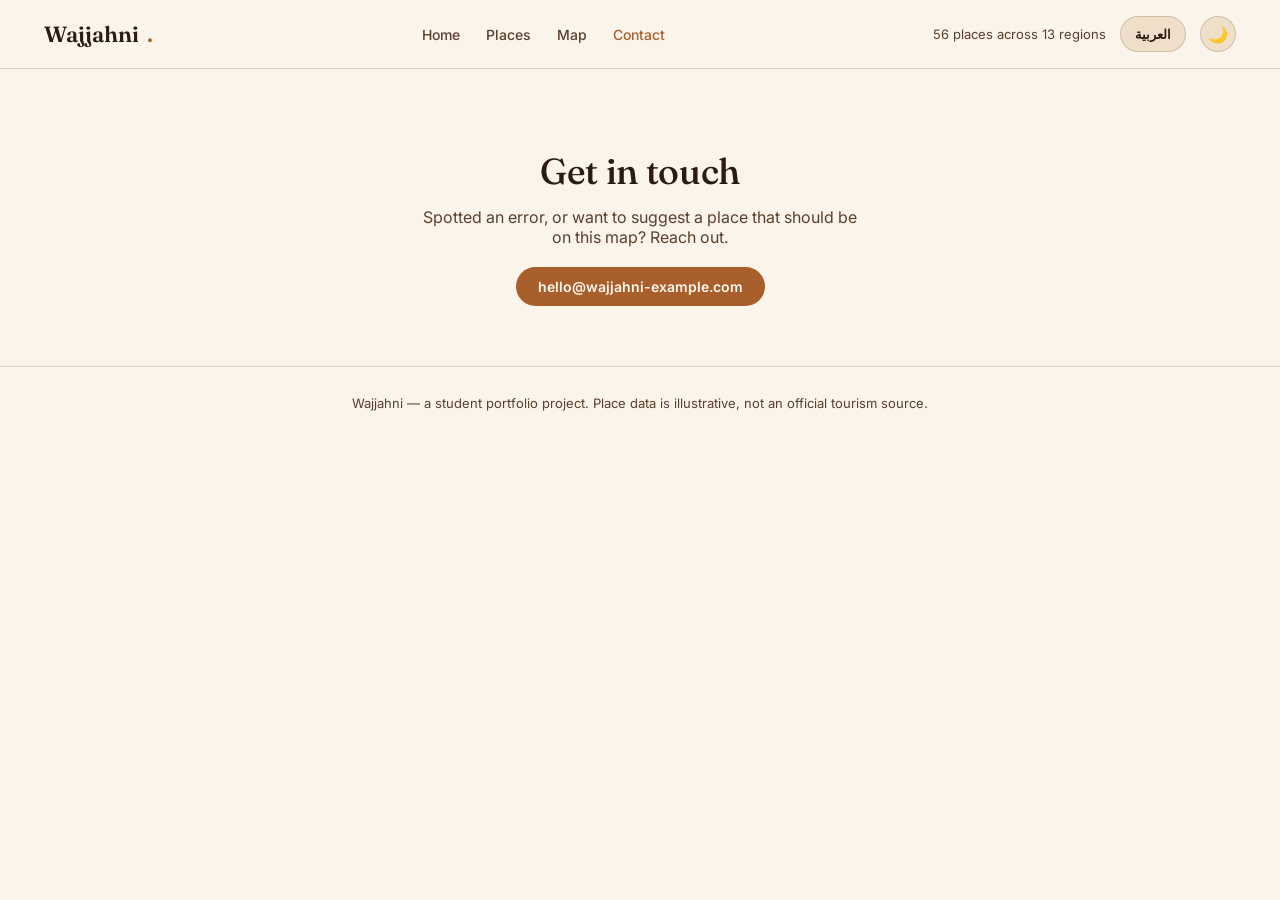
==== contact.html @ 54db0d28 "First version of Wajjahni" ====
<!DOCTYPE html>
<html lang="en">
<head>
<meta charset="UTF-8">
<meta name="viewport" content="width=device-width, initial-scale=1, viewport-fit=cover">
<title>Contact — Wajjahni</title>
<link rel="preconnect" href="https://fonts.googleapis.com">
<link rel="preconnect" href="https://fonts.gstatic.com" crossorigin>
<link href="https://fonts.googleapis.com/css2?family=Fraunces:opsz,wght@9..144,400;9..144,500;9..144,600&family=Inter:wght@400;500;600;700&display=swap" rel="stylesheet">
<link rel="stylesheet" href="styles.css">
</head>
<body>

<header>
  <div class="nav">
    <div class="logo">Wajjahni<span>.</span></div>
    <nav class="nav-links" id="navLinks">
      <a href="index.html" data-i18n="nav.home">Home</a>
      <a href="places.html" data-i18n="nav.places">Places</a>
      <a href="map.html" data-i18n="nav.map">Map</a>
      <a href="contact.html" data-i18n="nav.contact">Contact</a>
    </nav>
    <div class="nav-right">
      <div class="nav-meta">56 places across 13 regions</div>
      <button id="langToggle" class="lang-toggle">العربية</button>
      <button id="themeToggle" class="theme-toggle" aria-label="Toggle light/dark mode">🌙</button>
      <button id="navToggle" class="nav-toggle" aria-label="Open menu">☰</button>
    </div>
  </div>
</header>

<section class="contact">
  <h2 class="display" data-i18n="contact.title">Get in touch</h2>
  <p class="lede" data-i18n="contact.lede">Spotted an error, or want to suggest a place that should be on this map? Reach out.</p>
  <a class="contact-link" href="mailto:hello@wajjahni-example.com">hello@wajjahni-example.com</a>
</section>

<footer data-i18n="footer.text">Wajjahni — a student portfolio project. Place data is illustrative, not an official tourism source.</footer>

<script src="data.js"></script>
<script src="app.js"></script>
</body>
</html>
---- styles.css ----
:root {
    box-sizing: border-box;
    padding-top: env(safe-area-inset-top, 0px);
    padding-bottom: env(safe-area-inset-bottom, 0px);

    --sand-50:  #FBF4EA;
    --sand-100: #EFDFC9;
    --ink-900:  #2B1B12;
    --ink-700:  #5A3F2C;
    --rust-600: #A85F2B;
    --rust-700: #874A1F;
    --teal-600: #7A5230;
    --gold-500: #C08A3E;
    --line: rgba(43,27,18,0.16);

    --bg: var(--sand-50);
    --bg-raised: #FFFDF9;
    --text: var(--ink-900);
    --text-muted: var(--ink-700);
    --accent: var(--rust-600);
    --accent-strong: var(--rust-700);
    --accent-2: var(--teal-600);
    --chip-bg: var(--sand-100);
    --border: var(--line);
    --shadow: 0 1px 2px rgba(43,27,18,0.08), 0 8px 24px rgba(43,27,18,0.10);
    --header-bg: rgba(251,244,234,0.88);
  }

  @media (prefers-color-scheme: dark) {
    :root:not([data-theme="light"]) {
      --bg: #1B120C;
      --bg-raised: #241811;
      --text: #F2E4D3;
      --text-muted: #C9A67F;
      --accent: #D98A4A;
      --accent-strong: #EFA564;
      --accent-2: #A97A46;
      --chip-bg: #2C1D14;
      --border: rgba(242,228,211,0.14);
      --shadow: 0 1px 2px rgba(0,0,0,0.35), 0 12px 32px rgba(0,0,0,0.5);
      --header-bg: rgba(27,18,12,0.85);
    }
  }
  :root[data-theme="dark"] {
    --bg: #1B120C;
    --bg-raised: #241811;
    --text: #F2E4D3;
    --text-muted: #C9A67F;
    --accent: #D98A4A;
    --accent-strong: #EFA564;
    --accent-2: #A97A46;
    --chip-bg: #2C1D14;
    --border: rgba(242,228,211,0.14);
    --shadow: 0 1px 2px rgba(0,0,0,0.35), 0 12px 32px rgba(0,0,0,0.5);
    --header-bg: rgba(27,18,12,0.85);
  }

  * { box-sizing: border-box; }
  html { scroll-padding-top: env(safe-area-inset-top, 0px); scroll-behavior: smooth; }
  body {
    margin: 0;
    background: var(--bg);
    color: var(--text);
    font-family: 'Inter', -apple-system, BlinkMacSystemFont, sans-serif;
    -webkit-font-smoothing: antialiased;
  }
  h1, h2, h3, .display {
    font-family: 'Fraunces', Georgia, serif;
    font-weight: 500;
    letter-spacing: -0.01em;
    margin: 0;
  }
  a { color: inherit; }
  img { max-width: 100%; display: block; }

  /* ---------- Header ---------- */
  header {
    position: sticky;
    top: 0;
    z-index: 50;
    padding-top: env(safe-area-inset-top, 0px);
    background: var(--header-bg);
    backdrop-filter: blur(10px);
    border-bottom: 1px solid var(--border);
  }
  .nav {
    max-width: 1240px;
    margin: 0 auto;
    padding: 16px 24px;
    display: flex;
    align-items: center;
    justify-content: space-between;
    gap: 16px;
  }
  .logo {
    display: flex;
    align-items: baseline;
    gap: 8px;
    font-family: 'Fraunces', serif;
    font-size: 22px;
    font-weight: 600;
  }
  .logo span { color: var(--accent); }

  .nav-links {
    display: flex;
    gap: 26px;
  }
  .nav-links a {
    font-size: 14px;
    font-weight: 500;
    text-decoration: none;
    color: var(--text-muted);
    transition: color 0.15s ease;
  }
  .nav-links a:hover { color: var(--accent); }
  .nav-links a.current { color: var(--accent); }

  .nav-toggle {
    display: none;
    width: 36px;
    height: 36px;
    border-radius: 8px;
    border: 1px solid var(--border);
    background: var(--chip-bg);
    font-size: 16px;
    cursor: pointer;
  }
  @media (max-width: 760px) {
    .nav-links {
      position: absolute;
      top: 100%;
      left: 0;
      right: 0;
      flex-direction: column;
      gap: 0;
      background: var(--bg-raised);
      border-bottom: 1px solid var(--border);
      max-height: 0;
      overflow: hidden;
      transition: max-height 0.2s ease;
    }
    .nav-links.open { max-height: 240px; }
    .nav-links a { padding: 14px 24px; border-top: 1px solid var(--border); }
    .nav-toggle { display: block; }
  }
  .nav-meta {
    font-size: 13px;
    color: var(--text-muted);
  }
  .nav-right {
    display: flex;
    align-items: center;
    gap: 14px;
  }
  .theme-toggle {
    width: 36px;
    height: 36px;
    border-radius: 50%;
    border: 1px solid var(--border);
    background: var(--chip-bg);
    cursor: pointer;
    font-size: 16px;
    display: flex;
    align-items: center;
    justify-content: center;
    transition: border-color 0.15s ease;
  }
  .theme-toggle:hover { border-color: var(--accent); }

  .lang-toggle {
    height: 36px;
    padding: 0 14px;
    border-radius: 999px;
    border: 1px solid var(--border);
    background: var(--chip-bg);
    color: var(--text);
    cursor: pointer;
    font-size: 13px;
    font-weight: 600;
    transition: border-color 0.15s ease;
  }
  .lang-toggle:hover { border-color: var(--accent); }

  /* ---------- RTL support ---------- */
  html[dir="rtl"] body { font-family: 'Tahoma', 'Segoe UI', 'Inter', sans-serif; }
  html[dir="rtl"] .nav-links { flex-direction: row-reverse; }
  html[dir="rtl"] .nav-right { flex-direction: row-reverse; }
  html[dir="rtl"] .nav { flex-direction: row-reverse; }
  html[dir="rtl"] .search-row { flex-direction: row-reverse; }
  html[dir="rtl"] .place-card, html[dir="rtl"] .place-tile .pt-body { text-align: right; }
  html[dir="rtl"] .pc-top { flex-direction: row-reverse; }
  html[dir="rtl"] .type-dot { margin-right: 0; margin-left: 6px; }
  html[dir="rtl"] .stat-row { flex-direction: row-reverse; }
  html[dir="rtl"] .hero-cta { flex-direction: row-reverse; }
  html[dir="rtl"] .card-actions { flex-direction: row-reverse; }
  html[dir="rtl"] .workspace { direction: rtl; }
  html[dir="rtl"] .list-panel-head { flex-direction: row-reverse; }

  /* ---------- Hero ---------- */
  .hero {
    max-width: 1240px;
    margin: 0 auto;
    padding: 56px 24px 28px;
  }
  .hero h1 {
    font-size: clamp(34px, 5.4vw, 58px);
    line-height: 1.04;
    max-width: 15ch;
  }
  .hero p.lede {
    margin-top: 16px;
    max-width: 56ch;
    font-size: 18px;
    line-height: 1.55;
    color: var(--text-muted);
  }
  .stat-row {
    display: flex;
    gap: 28px;
    margin-top: 28px;
    flex-wrap: wrap;
  }
  .stat b {
    display: block;
    font-family: 'Fraunces', serif;
    font-size: 28px;
    font-weight: 500;
  }
  .stat span {
    font-size: 13px;
    color: var(--text-muted);
  }

  /* ---------- Home page: CTA + highlights ---------- */
  .hero-cta {
    display: flex;
    gap: 12px;
    margin-top: 32px;
    flex-wrap: wrap;
  }
  .btn-primary, .btn-secondary {
    padding: 13px 24px;
    border-radius: 999px;
    font-size: 14.5px;
    font-weight: 600;
    text-decoration: none;
    display: inline-block;
  }
  .btn-primary {
    background: var(--accent);
    color: #FFF8EF;
  }
  .btn-secondary {
    background: var(--chip-bg);
    color: var(--text);
    border: 1px solid var(--border);
  }
  .home-highlights {
    max-width: 1240px;
    margin: 24px auto 60px;
    padding: 0 24px;
  }
  .home-highlights h2 {
    font-size: clamp(24px, 3.6vw, 32px);
    margin-bottom: 20px;
  }
  .highlight-grid {
    display: grid;
    grid-template-columns: repeat(4, 1fr);
    gap: 16px;
  }
  @media (max-width: 860px) {
    .highlight-grid { grid-template-columns: 1fr 1fr; }
  }
  @media (max-width: 520px) {
    .highlight-grid { grid-template-columns: 1fr; }
  }
  .highlight-card {
    background: var(--bg-raised);
    border: 1px solid var(--border);
    border-radius: 14px;
    padding: 20px;
    box-shadow: var(--shadow);
  }
  .hc-icon {
    width: 44px; height: 44px;
    border-radius: 12px;
    display: flex; align-items: center; justify-content: center;
    font-size: 20px;
    margin-bottom: 12px;
  }
  .highlight-card h3 {
    font-family: 'Fraunces', serif;
    font-size: 16.5px;
    font-weight: 500;
    margin: 0 0 6px;
  }
  .highlight-card p {
    font-size: 13.5px;
    color: var(--text-muted);
    line-height: 1.5;
    margin: 0;
  }

  /* ---------- Places/Map page head ---------- */
  .page-head {
    max-width: 1240px;
    margin: 0 auto;
    padding: 40px 24px 8px;
  }
  .page-head h1 { font-size: clamp(28px, 4.4vw, 42px); }
  .page-head .lede { margin-top: 10px; color: var(--text-muted); font-size: 16px; }

  /* ---------- Places grid page ---------- */
  .places-grid {
    max-width: 1240px;
    margin: 24px auto 64px;
    padding: 0 24px;
    display: grid;
    grid-template-columns: repeat(3, 1fr);
    gap: 18px;
  }
  @media (max-width: 960px) {
    .places-grid { grid-template-columns: 1fr 1fr; }
  }
  @media (max-width: 620px) {
    .places-grid { grid-template-columns: 1fr; }
  }
  .place-tile {
    background: var(--bg-raised);
    border: 1px solid var(--border);
    border-radius: 14px;
    overflow: hidden;
    box-shadow: var(--shadow);
  }
  .pt-thumb {
    width: 100%;
    height: 150px;
    object-fit: cover;
    background: var(--chip-bg);
  }
  .pt-body {
    padding: 14px 16px 16px;
    display: flex;
    flex-direction: column;
    gap: 6px;
  }
  .pt-desc {
    font-size: 13px;
    color: var(--text-muted);
    line-height: 1.5;
    margin: 4px 0 6px;
  }

  /* ---------- Controls ---------- */
  .controls {
    max-width: 1240px;
    margin: 20px auto 0;
    padding: 0 24px;
    display: flex;
    flex-direction: column;
    gap: 14px;
  }
  .search-box {
    display: flex;
    align-items: center;
    gap: 10px;
    background: var(--bg-raised);
    border: 1px solid var(--border);
    border-radius: 12px;
    padding: 12px 16px;
    max-width: 420px;
    box-shadow: var(--shadow);
  }
  .search-box input {
    border: none;
    background: transparent;
    outline: none;
    color: var(--text);
    font-family: 'Inter', sans-serif;
    font-size: 15px;
    width: 100%;
  }
  .search-box input::placeholder { color: var(--text-muted); }

  .search-row {
    display: flex;
    align-items: center;
    gap: 12px;
    flex-wrap: wrap;
  }
  .locate-btn {
    border: 1px solid var(--border);
    background: var(--bg-raised);
    color: var(--text);
    padding: 12px 18px;
    border-radius: 12px;
    font-size: 14px;
    font-weight: 500;
    cursor: pointer;
    box-shadow: var(--shadow);
    transition: border-color 0.15s ease;
  }
  .locate-btn:hover { border-color: var(--accent); }
  .locate-btn.active {
    background: var(--accent);
    border-color: var(--accent);
    color: #FFF8EF;
  }
  .locate-status {
    font-size: 13px;
    color: var(--text-muted);
    min-height: 18px;
  }
  .pc-distance {
    color: var(--accent-strong);
    font-weight: 600;
  }
  .search-box svg { flex: none; opacity: 0.6; }

  .chip-row {
    display: flex;
    flex-wrap: wrap;
    gap: 8px;
  }
  .chip-row.regions { max-height: 74px; overflow-y: auto; padding-bottom: 2px; }
  .chip {
    border: 1px solid var(--border);
    background: var(--chip-bg);
    color: var(--text);
    padding: 7px 14px;
    border-radius: 999px;
    font-size: 13px;
    font-weight: 500;
    cursor: pointer;
    white-space: nowrap;
    transition: background 0.15s ease, color 0.15s ease, border-color 0.15s ease;
  }
  .chip:hover { border-color: var(--accent); }
  .chip.active {
    background: var(--accent);
    border-color: var(--accent);
    color: #FFF8EF;
  }

  /* ---------- Layout: map + list ---------- */
  .workspace {
    max-width: 1240px;
    margin: 24px auto 64px;
    padding: 0 24px;
    display: grid;
    grid-template-columns: 380px 1fr;
    gap: 20px;
    align-items: start;
  }
  @media (max-width: 860px) {
    .workspace { grid-template-columns: 1fr; }
    #leafletMap { height: 380px !important; }
  }

  .list-panel {
    background: var(--bg-raised);
    border: 1px solid var(--border);
    border-radius: 16px;
    box-shadow: var(--shadow);
    overflow: hidden;
    display: flex;
    flex-direction: column;
    max-height: 620px;
  }
  .list-panel-head {
    padding: 14px 18px;
    border-bottom: 1px solid var(--border);
    font-size: 13px;
    color: var(--text-muted);
    display: flex;
    justify-content: space-between;
  }
  .list-scroll {
    overflow-y: auto;
    padding: 6px;
  }
  .place-card {
    display: flex;
    flex-direction: row;
    gap: 10px;
    padding: 10px;
    border-radius: 12px;
    cursor: pointer;
    border: 1px solid transparent;
  }
  .pc-thumb {
    width: 68px;
    height: 68px;
    border-radius: 8px;
    object-fit: cover;
    flex: none;
    background: var(--chip-bg);
  }
  .pc-body {
    display: flex;
    flex-direction: column;
    gap: 4px;
    flex: 1;
    min-width: 0;
  }
  .peak-btn {
    align-self: flex-start;
    margin-top: 2px;
    border: 1px solid var(--border);
    background: var(--bg-raised);
    color: var(--accent-strong);
    font-size: 11.5px;
    font-weight: 600;
    padding: 4px 10px;
    border-radius: 999px;
    cursor: pointer;
  }
  .peak-btn:hover { border-color: var(--accent); }

  .card-actions {
    display: flex;
    gap: 6px;
    flex-wrap: wrap;
  }
  .gmaps-btn {
    align-self: flex-start;
    margin-top: 2px;
    border: 1px solid var(--accent);
    background: transparent;
    color: var(--accent-strong);
    font-size: 11.5px;
    font-weight: 600;
    padding: 4px 10px;
    border-radius: 999px;
    cursor: pointer;
    text-decoration: none;
    display: inline-block;
  }
  .gmaps-btn:hover { background: var(--chip-bg); }

  .gmaps-link {
    display: inline-block;
    margin-top: 8px;
    font-size: 12.5px;
    font-weight: 600;
    color: var(--accent-strong);
    text-decoration: none;
    border: 1px solid var(--accent);
    padding: 4px 10px;
    border-radius: 999px;
  }
  .place-card:hover { background: var(--chip-bg); }
  .place-card.active {
    background: var(--chip-bg);
    border-color: var(--accent);
  }
  .place-card .pc-top {
    display: flex;
    justify-content: space-between;
    align-items: baseline;
    gap: 8px;
  }
  .place-card .pc-name {
    font-weight: 600;
    font-size: 14.5px;
  }
  .place-card .pc-rating {
    font-size: 12.5px;
    color: var(--accent-strong);
    white-space: nowrap;
  }
  .place-card .pc-meta {
    font-size: 12.5px;
    color: var(--text-muted);
  }
  .type-dot {
    display: inline-block;
    width: 8px; height: 8px;
    border-radius: 50%;
    margin-right: 6px;
    position: relative;
    top: -1px;
  }

  #leafletMap {
    height: 620px;
    border-radius: 16px;
    border: 1px solid var(--border);
    box-shadow: var(--shadow);
  }
  .map-col {
    display: flex;
    flex-direction: column;
    gap: 10px;
  }
  .route-info {
    display: none;
    align-items: center;
    gap: 8px;
    flex-wrap: wrap;
    background: var(--bg-raised);
    border: 1px solid var(--border);
    border-radius: 12px;
    padding: 12px 16px;
    box-shadow: var(--shadow);
    font-size: 14px;
  }
  .route-info.show { display: flex; }
  .route-hint { color: var(--text-muted); font-size: 13.5px; }
  .route-place { font-weight: 600; }
  .route-km { color: var(--accent-strong); font-weight: 700; }
  .route-dot { color: var(--text-muted); }
  .route-time { color: var(--text-muted); }
  .route-clear {
    margin-left: auto;
    border: none;
    background: var(--chip-bg);
    width: 24px; height: 24px;
    border-radius: 50%;
    cursor: pointer;
    color: var(--text-muted);
    font-size: 12px;
  }
  /* Hide Leaflet Routing Machine's default itinerary panel — we show our own summary instead */
  .leaflet-routing-container { display: none !important; }

  .leaflet-popup-content-wrapper {
    background: var(--bg-raised);
    color: var(--text);
    border-radius: 12px;
  }
  .leaflet-popup-tip { background: var(--bg-raised); }
  .popup-img {
    width: 100%;
    height: 110px;
    object-fit: cover;
    border-radius: 8px;
    margin-bottom: 8px;
  }
  .popup-title { font-family: 'Fraunces', serif; font-size: 16px; margin: 0 0 4px; }
  .popup-meta { font-size: 12.5px; color: var(--text-muted); margin-bottom: 6px; }
  .popup-desc { font-size: 13px; line-height: 1.45; }

  .contact {
    max-width: 640px;
    margin: 80px auto 60px;
    padding: 0 24px;
    text-align: center;
  }
  .contact h2 { font-size: clamp(26px, 4vw, 36px); }
  .contact .lede { margin: 14px auto 0; color: var(--text-muted); max-width: 44ch; }
  .contact-link {
    display: inline-block;
    margin-top: 20px;
    padding: 11px 22px;
    border-radius: 999px;
    background: var(--accent);
    color: #FFF8EF;
    text-decoration: none;
    font-weight: 600;
    font-size: 14px;
  }

  /* ---------- Peak hours modal ---------- */
  .peak-modal {
    display: none;
    position: fixed;
    inset: 0;
    background: rgba(20,12,6,0.55);
    z-index: 100;
    padding: 20px;
    align-items: center;
    justify-content: center;
  }
  .peak-modal.open { display: flex; }
  .peak-modal-box {
    background: var(--bg-raised);
    border: 1px solid var(--border);
    border-radius: 18px;
    padding: 26px 24px 20px;
    max-width: 460px;
    width: 100%;
    box-shadow: var(--shadow);
    position: relative;
  }
  .peak-close {
    position: absolute;
    top: 14px; right: 14px;
    width: 30px; height: 30px;
    border-radius: 50%;
    border: 1px solid var(--border);
    background: var(--chip-bg);
    cursor: pointer;
    font-size: 13px;
  }
  .peak-title { font-family: 'Fraunces', serif; font-size: 20px; margin: 0 0 4px; padding-right: 30px; }
  .peak-sub { font-size: 12.5px; color: var(--text-muted); margin: 0 0 20px; }
  .peak-chart {
    display: flex;
    align-items: flex-end;
    gap: 3px;
    height: 130px;
    border-bottom: 1px solid var(--border);
    padding-bottom: 4px;
  }
  .peak-bar-col {
    flex: 1;
    display: flex;
    flex-direction: column;
    justify-content: flex-end;
    align-items: center;
    height: 100%;
    position: relative;
  }
  .peak-bar {
    width: 100%;
    max-width: 10px;
    margin: 0 auto;
    background: var(--chip-bg);
    border-radius: 3px 3px 0 0;
    min-height: 3px;
    transition: height 0.3s ease;
  }
  .peak-bar.now { background: var(--accent); }
  .peak-hlabel {
    position: absolute;
    bottom: -18px;
    font-size: 10px;
    color: var(--text-muted);
  }
  .peak-verdict {
    margin: 22px 0 0;
    font-size: 13.5px;
    font-weight: 600;
    color: var(--accent-strong);
    text-align: center;
  }

  footer {
    border-top: 1px solid var(--border);
    padding: 28px 24px 40px;
    text-align: center;
    font-size: 13px;
    color: var(--text-muted);
  }

  .empty-state {
    padding: 40px 20px;
    text-align: center;
    color: var(--text-muted);
    font-size: 14px;
  }
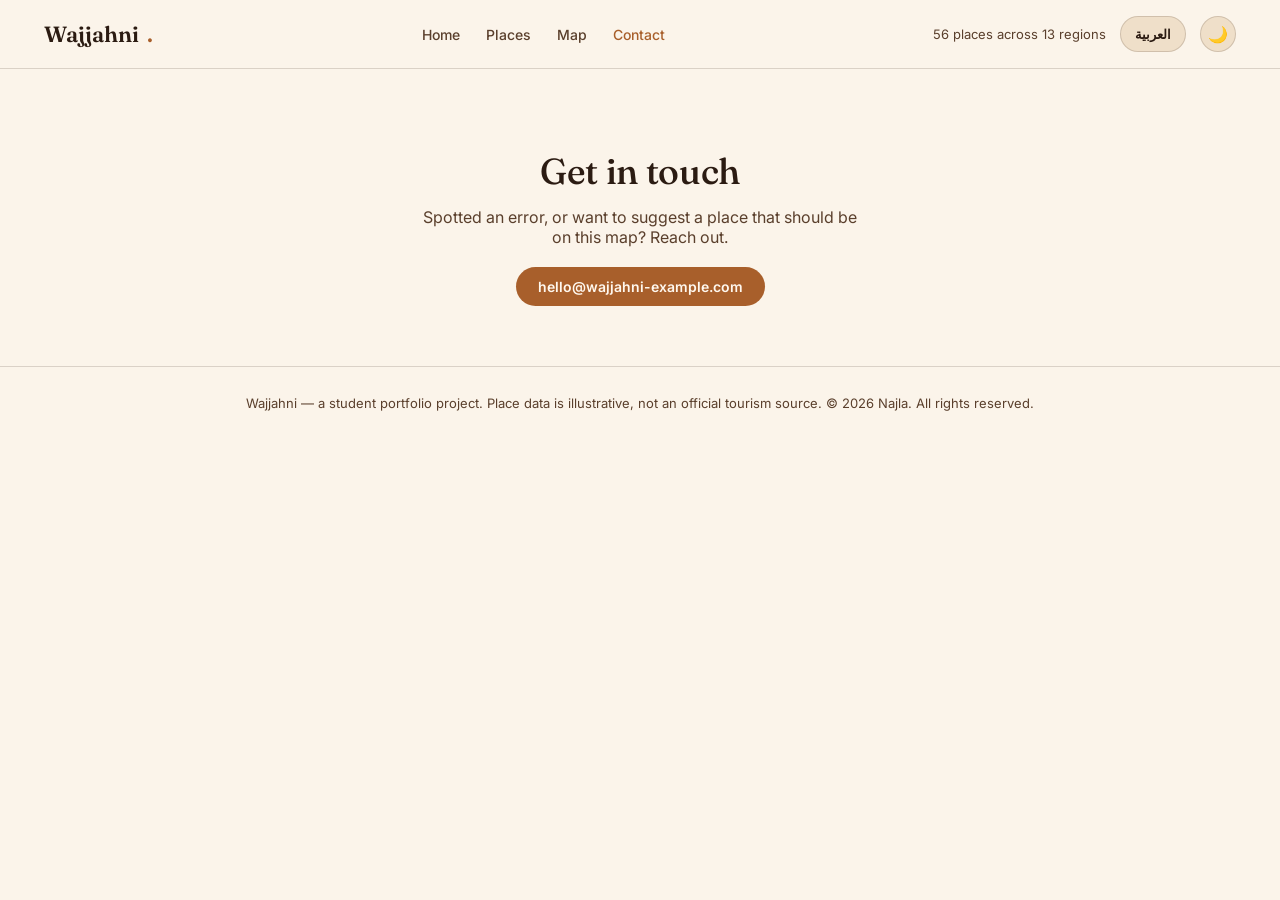
==== commit 21ab46a1: "Add copyright notice" ====
--- a/contact.html
+++ b/contact.html
@@ -35,7 +35,7 @@
   <a class="contact-link" href="mailto:hello@wajjahni-example.com">hello@wajjahni-example.com</a>
 </section>
 
-<footer data-i18n="footer.text">Wajjahni — a student portfolio project. Place data is illustrative, not an official tourism source.</footer>
+<footer data-i18n="footer.text">Wajjahni — a student portfolio project. Place data is illustrative, not an official tourism source. © 2026 Najla. All rights reserved.</footer>
 
 <script src="data.js"></script>
 <script src="app.js"></script>
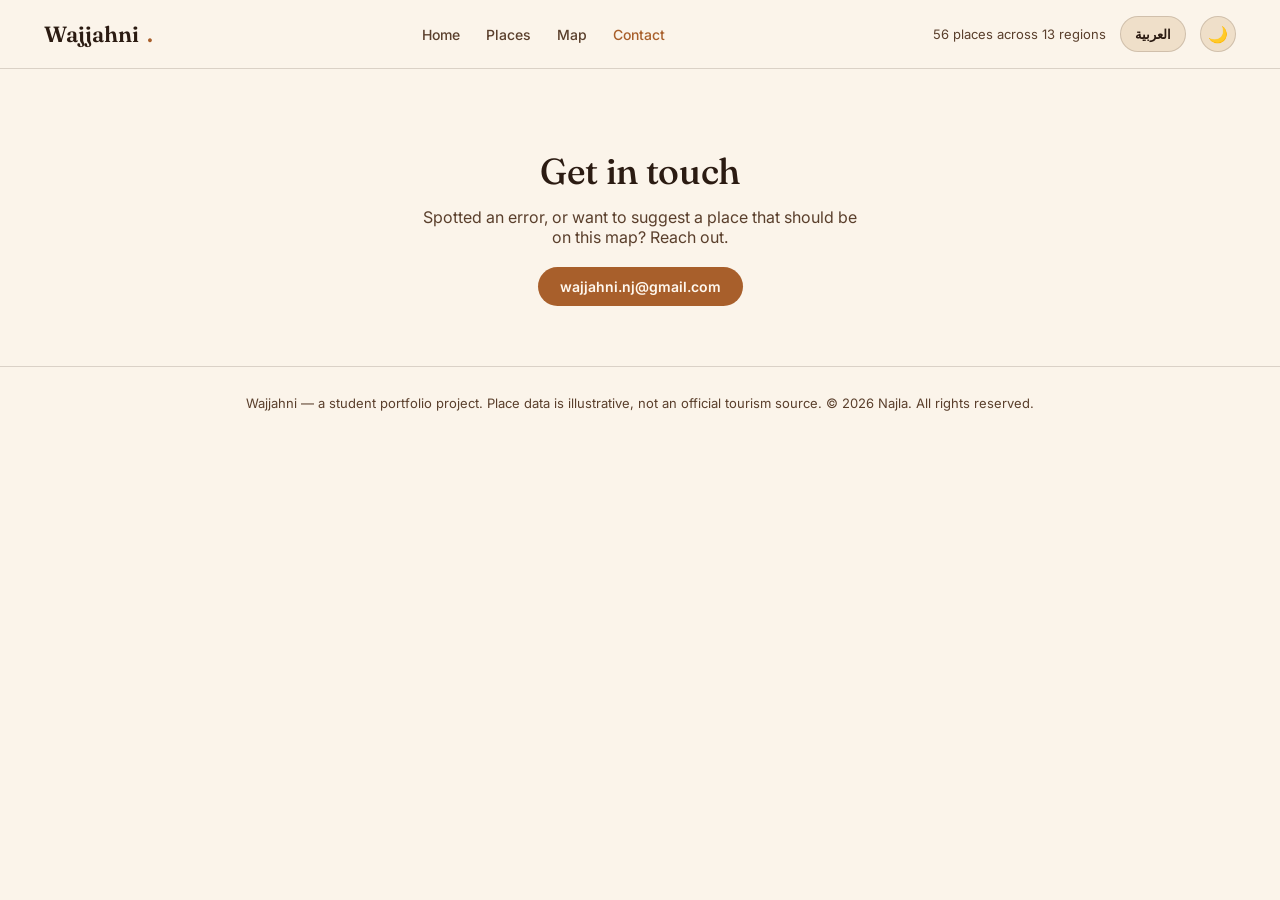
==== commit a8cc0f58: "Add real contact email" ====
--- a/contact.html
+++ b/contact.html
@@ -32,7 +32,7 @@
 <section class="contact">
   <h2 class="display" data-i18n="contact.title">Get in touch</h2>
   <p class="lede" data-i18n="contact.lede">Spotted an error, or want to suggest a place that should be on this map? Reach out.</p>
-  <a class="contact-link" href="mailto:hello@wajjahni-example.com">hello@wajjahni-example.com</a>
+  <a class="contact-link" href="mailto:wajjahni.nj@gmail.com">wajjahni.nj@gmail.com</a>
 </section>
 
 <footer data-i18n="footer.text">Wajjahni — a student portfolio project. Place data is illustrative, not an official tourism source. © 2026 Najla. All rights reserved.</footer>
--- a/styles.css
+++ b/styles.css
@@ -154,6 +154,12 @@
     align-items: center;
     gap: 14px;
   }
+  /* Small phones: hide the place count and tighten the header so nothing gets cut off */
+  @media (max-width: 480px) {
+    .nav { padding: 14px 16px; gap: 10px; }
+    .nav-meta { display: none; }
+    .nav-right { gap: 8px; }
+  }
   .theme-toggle {
     width: 36px;
     height: 36px;
@@ -753,3 +759,66 @@
     color: var(--text-muted);
     font-size: 14px;
   }
+
+/* ---- Photo placeholders and credits ---- */
+.img-placeholder {
+  display: grid;
+  place-items: center;
+  align-content: center;
+  gap: 4px;
+  background: linear-gradient(135deg, color-mix(in srgb, var(--tc) 32%, var(--bg-raised)), color-mix(in srgb, var(--tc) 10%, var(--bg-raised)));
+  color: var(--text-muted);
+  text-align: center;
+}
+.img-placeholder span { font-size: 34px; line-height: 1; }
+.img-placeholder small { font-size: 12px; }
+.pc-thumb.img-placeholder span { font-size: 24px; }
+.pc-thumb.img-placeholder small { display: none; }
+.popup-img.img-placeholder { height: 110px; }
+.photo-credit {
+  display: block;
+  margin-top: 8px;
+  font-size: 11px;
+  color: var(--text-muted);
+  text-decoration: none;
+  overflow: hidden;
+  text-overflow: ellipsis;
+  white-space: nowrap;
+}
+.photo-credit:hover { color: var(--accent); text-decoration: underline; }
+
+/* ---- Home hero photo (used with the photographer's permission) ---- */
+.hero.photo-hero {
+  max-width: none;
+  position: relative;
+  isolation: isolate;
+  overflow: hidden;
+  padding: 120px max(24px, calc((100vw - 1240px) / 2 + 24px)) 72px;
+  color: #fff;
+  min-height: 520px;
+}
+.hero.photo-hero::before {
+  content: "";
+  position: absolute; inset: 0; z-index: -2;
+  background: url("hero.jpg") 70% 40% / cover no-repeat;
+}
+.hero.photo-hero::after {
+  content: "";
+  position: absolute; inset: 0; z-index: -1;
+  background: linear-gradient(90deg, rgba(10,8,20,.85) 0%, rgba(10,8,20,.55) 45%, rgba(10,8,20,.05) 75%);
+}
+/* Arabic: text sits on the right, so mirror the photo to keep the arch visible */
+html[dir="rtl"] .hero.photo-hero::before { transform: scaleX(-1); }
+html[dir="rtl"] .hero.photo-hero::after { background: linear-gradient(270deg, rgba(10,8,20,.85) 0%, rgba(10,8,20,.55) 45%, rgba(10,8,20,.05) 75%); }
+.hero.photo-hero p.lede, .hero.photo-hero .stat span { color: rgba(255,255,255,.82); }
+.hero.photo-hero .stat b, .hero.photo-hero h1 { color: #fff; }
+.hero.photo-hero .btn-secondary { color: #fff; border-color: rgba(255,255,255,.6); background: rgba(255,255,255,.08); }
+/* Phones: text on top, arch showing at the bottom */
+@media (max-width: 700px) {
+  .hero.photo-hero { padding-top: 64px; padding-bottom: 220px; }
+  .hero.photo-hero::before, html[dir="rtl"] .hero.photo-hero::before { background-position: 82% 100%; background-size: auto 100%; }
+  .hero.photo-hero::after, html[dir="rtl"] .hero.photo-hero::after {
+    background: linear-gradient(180deg, rgba(10,8,20,.88) 0%, rgba(10,8,20,.65) 55%, rgba(10,8,20,.05) 85%);
+  }
+}
+
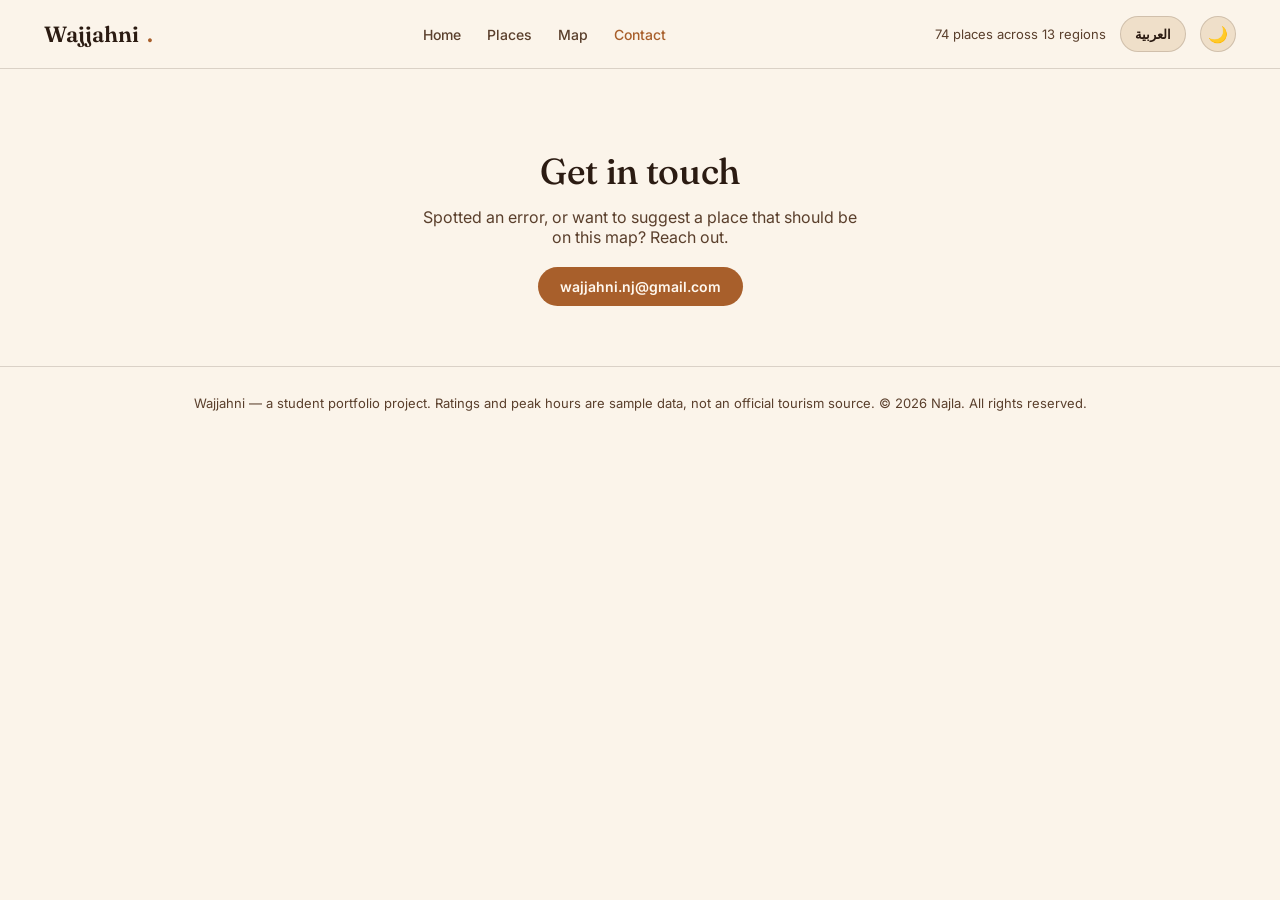
==== commit d88cb84c: "Add 18 new places with photos" ====
--- a/contact.html
+++ b/contact.html
@@ -21,7 +21,7 @@
       <a href="contact.html" data-i18n="nav.contact">Contact</a>
     </nav>
     <div class="nav-right">
-      <div class="nav-meta">56 places across 13 regions</div>
+      <div class="nav-meta">74 places across 13 regions</div>
       <button id="langToggle" class="lang-toggle">العربية</button>
       <button id="themeToggle" class="theme-toggle" aria-label="Toggle light/dark mode">🌙</button>
       <button id="navToggle" class="nav-toggle" aria-label="Open menu">☰</button>
@@ -35,7 +35,7 @@
   <a class="contact-link" href="mailto:wajjahni.nj@gmail.com">wajjahni.nj@gmail.com</a>
 </section>
 
-<footer data-i18n="footer.text">Wajjahni — a student portfolio project. Place data is illustrative, not an official tourism source. © 2026 Najla. All rights reserved.</footer>
+<footer data-i18n="footer.text">Wajjahni — a student portfolio project. Ratings and peak hours are sample data, not an official tourism source. © 2026 Najla. All rights reserved.</footer>
 
 <script src="data.js"></script>
 <script src="app.js"></script>
--- a/styles.css
+++ b/styles.css
@@ -759,6 +759,8 @@
     color: var(--text-muted);
     font-size: 14px;
   }
+  .empty-state .empty-title { margin: 0 0 16px; font-size: 15px; color: var(--text); }
+  .empty-actions { display: flex; gap: 10px; justify-content: center; flex-wrap: wrap; }
 
 /* ---- Photo placeholders and credits ---- */
 .img-placeholder {
@@ -822,3 +824,49 @@
   }
 }
 
+/* ---- Nearby services modal ---- */
+.nearby-box { max-width: 520px; max-height: 85vh; overflow-y: auto; }
+.nearby-group { margin-top: 14px; }
+.nearby-group h4 { margin: 0 0 6px; font-size: 14px; color: var(--text); }
+.nearby-group ul { list-style: none; margin: 0; padding: 0; display: flex; flex-direction: column; gap: 6px; }
+.nearby-group li {
+  display: grid;
+  grid-template-columns: 1fr auto auto;
+  align-items: center;
+  gap: 10px;
+  padding: 8px 10px;
+  border: 1px solid var(--border);
+  border-radius: 10px;
+  font-size: 13px;
+}
+.nb-name { min-width: 0; overflow: hidden; text-overflow: ellipsis; white-space: nowrap; color: var(--text); }
+.nb-km { color: var(--text-muted); font-variant-numeric: tabular-nums; white-space: nowrap; }
+.nb-go { color: var(--accent); text-decoration: none; white-space: nowrap; font-weight: 600; }
+.nb-go:hover { text-decoration: underline; }
+.nearby-source { margin-top: 14px; font-size: 11px; color: var(--text-muted); }
+@media (max-width: 480px) {
+  .nearby-group li { grid-template-columns: 1fr auto; }
+  .nb-go { grid-column: 1 / -1; }
+}
+
+/* ---- Nearby services on the map ---- */
+.svc-marker { background: none; border: 0; }
+.svc-marker span {
+  display: grid; place-items: center;
+  width: 28px; height: 28px; border-radius: 50%;
+  background: #fff; border: 2px solid; font-size: 14px; line-height: 1;
+  box-shadow: 0 1px 4px rgba(0,0,0,.35);
+}
+.svc-control {
+  display: none;
+  background: var(--bg-raised);
+  color: var(--text);
+  padding: 8px 10px;
+  border-radius: 10px;
+  font-size: 12px;
+  line-height: 1.7;
+}
+.svc-control.show { display: block; }
+.svc-control-title { font-weight: 600; margin-bottom: 2px; }
+.svc-control label { display: flex; align-items: center; gap: 6px; cursor: pointer; white-space: nowrap; }
+
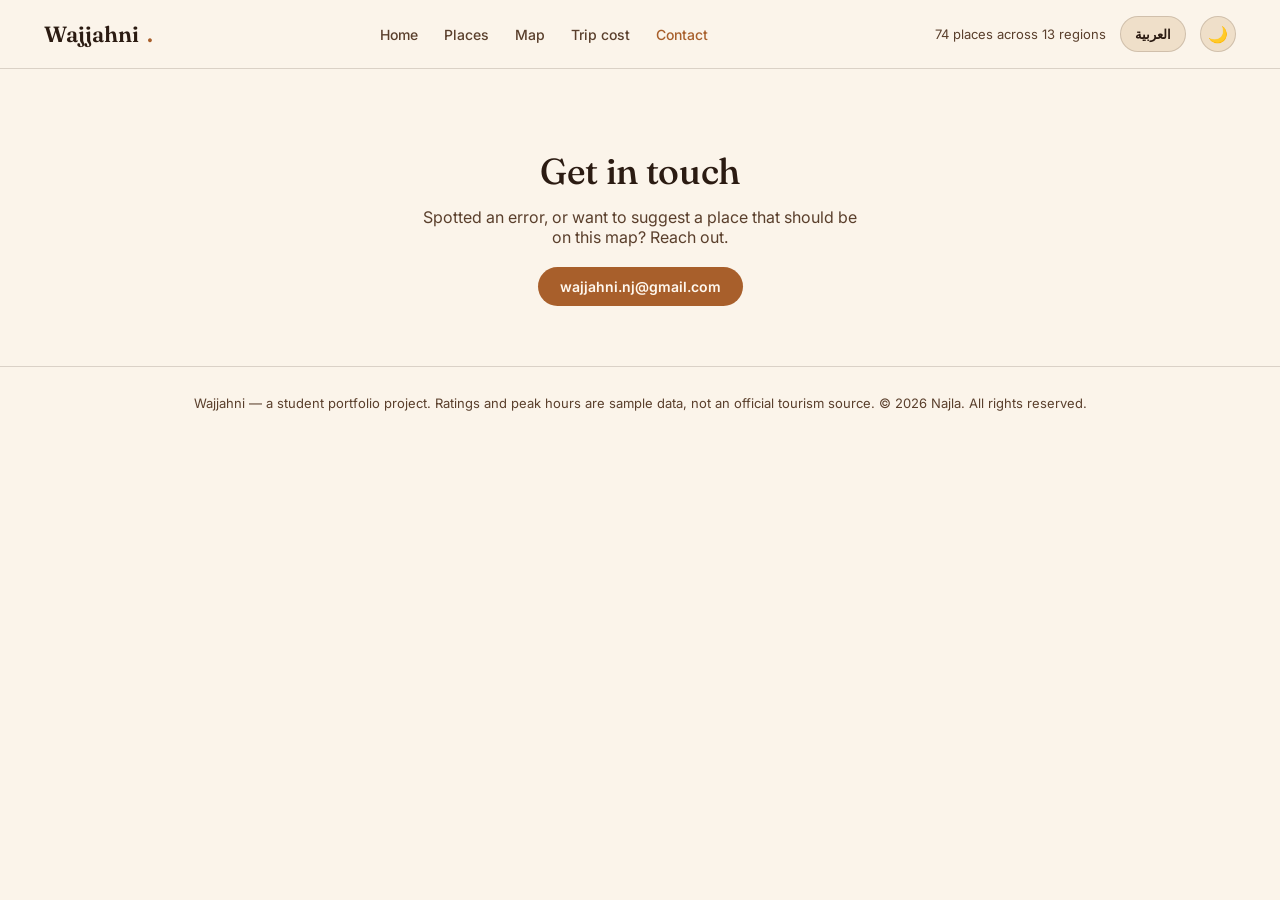
==== commit d0535cee: "Add trip cost estimator page" ====
--- a/contact.html
+++ b/contact.html
@@ -18,6 +18,7 @@
       <a href="index.html" data-i18n="nav.home">Home</a>
       <a href="places.html" data-i18n="nav.places">Places</a>
       <a href="map.html" data-i18n="nav.map">Map</a>
+      <a href="planner.html" data-i18n="nav.planner">Trip cost</a>
       <a href="contact.html" data-i18n="nav.contact">Contact</a>
     </nav>
     <div class="nav-right">
--- a/styles.css
+++ b/styles.css
@@ -141,7 +141,7 @@
       overflow: hidden;
       transition: max-height 0.2s ease;
     }
-    .nav-links.open { max-height: 240px; }
+    .nav-links.open { max-height: 320px; }
     .nav-links a { padding: 14px 24px; border-top: 1px solid var(--border); }
     .nav-toggle { display: block; }
   }
@@ -870,3 +870,98 @@
 .svc-control-title { font-weight: 600; margin-bottom: 2px; }
 .svc-control label { display: flex; align-items: center; gap: 6px; cursor: pointer; white-space: nowrap; }
 
+
+/* ---- Trip cost estimator (planner.html) ---- */
+.planner-wrap { max-width: 1240px; margin: 0 auto; padding: 16px 24px 48px; }
+.plan-notice {
+  display: flex; flex-direction: column; gap: 4px;
+  background: var(--chip-bg); border: 1px solid var(--border);
+  border-inline-start: 4px solid var(--gold-500);
+  border-radius: 12px; padding: 14px 16px; font-size: 14px; color: var(--text-muted);
+}
+.plan-notice b { color: var(--text); }
+.plan-notice-sample { display: none; font-weight: 600; color: var(--accent-strong); }
+.plan-notice.is-sample .plan-notice-sample { display: block; }
+
+.plan-steps {
+  list-style: none; padding: 0; margin: 20px 0;
+  display: grid; grid-template-columns: repeat(3, 1fr); gap: 12px;
+}
+.plan-steps li { display: flex; gap: 12px; align-items: flex-start; }
+.plan-steps li > span {
+  flex: none; width: 30px; height: 30px; border-radius: 50%;
+  display: grid; place-items: center; font-weight: 700; font-size: 14px;
+  background: var(--accent); color: #FFF8EF;
+}
+.plan-steps b { display: block; font-size: 15px; }
+.plan-steps small { color: var(--text-muted); font-size: 13px; }
+
+.planner-grid { display: grid; grid-template-columns: minmax(0, 1.25fr) minmax(0, 1fr); gap: 20px; align-items: start; }
+.plan-card {
+  background: var(--bg-raised); border: 1px solid var(--border);
+  border-radius: 16px; padding: 22px; box-shadow: var(--shadow);
+}
+.plan-section { font-size: 20px; margin: 0 0 14px; }
+.plan-section:not(:first-child) { margin-top: 26px; padding-top: 20px; border-top: 1px solid var(--border); }
+.plan-field { display: flex; flex-direction: column; gap: 8px; margin-bottom: 16px; }
+.plan-field > span { font-size: 13px; font-weight: 600; color: var(--text-muted); }
+.plan-field select {
+  width: 100%; padding: 12px 14px; border-radius: 12px; font-size: 15px;
+  border: 1px solid var(--border); background: var(--bg); color: var(--text); font-family: inherit;
+}
+.plan-row { display: grid; grid-template-columns: 1fr 1fr; gap: 16px; }
+
+.stepper {
+  display: flex; align-items: center; justify-content: space-between;
+  border: 1px solid var(--border); border-radius: 12px; background: var(--bg); padding: 4px;
+}
+.stepper button {
+  width: 40px; height: 40px; border-radius: 9px; border: 0; cursor: pointer;
+  background: var(--chip-bg); color: var(--text); font-size: 20px; line-height: 1;
+}
+.stepper button:hover { background: var(--accent); color: #FFF8EF; }
+.stepper output { font-size: 18px; font-weight: 700; }
+
+.seg { display: flex; gap: 8px; flex-wrap: wrap; }
+.seg button {
+  flex: 1 1 0; min-width: 0; padding: 11px 12px; border-radius: 12px; cursor: pointer;
+  border: 1px solid var(--border); background: var(--bg); color: var(--text);
+  font-size: 14px; font-weight: 500; font-family: inherit;
+}
+.seg button:hover { border-color: var(--accent); }
+.seg button.active { background: var(--accent); border-color: var(--accent); color: #FFF8EF; }
+.seg-cards button { display: flex; flex-direction: column; gap: 3px; text-align: start; }
+.seg-cards small { font-size: 12px; opacity: 0.8; }
+
+.plan-result { position: sticky; top: 90px; }
+.res-label { font-size: 13px; font-weight: 600; color: var(--text-muted); text-transform: uppercase; letter-spacing: .04em; }
+.res-total { font-family: 'Fraunces', Georgia, serif; font-size: clamp(36px, 5vw, 48px); font-weight: 600; color: var(--accent-strong); line-height: 1.15; margin-top: 4px; }
+.res-total small { font-size: 18px; font-family: 'Inter', sans-serif; color: var(--text-muted); }
+.res-range { font-size: 14px; color: var(--text-muted); margin-top: 4px; }
+.res-pp { font-size: 14px; font-weight: 600; margin-top: 2px; }
+.res-facts { display: flex; flex-direction: column; gap: 4px; font-size: 13px; color: var(--text-muted); margin: 16px 0 0; padding-top: 14px; border-top: 1px solid var(--border); }
+.res-warn { margin-top: 12px; font-size: 13px; padding: 10px 12px; border-radius: 10px; background: var(--chip-bg); border-inline-start: 3px solid var(--gold-500); }
+.res-breakdown { display: flex; flex-direction: column; gap: 12px; margin-top: 18px; }
+.res-row-top { display: flex; justify-content: space-between; gap: 10px; font-size: 14px; margin-bottom: 5px; }
+.res-bar { height: 8px; border-radius: 99px; background: var(--chip-bg); overflow: hidden; }
+.res-bar i { display: block; height: 100%; border-radius: 99px; background: var(--accent); transition: width .25s ease; }
+.res-how { margin-top: 18px; font-size: 13px; color: var(--text-muted); }
+.res-how summary { cursor: pointer; font-weight: 600; color: var(--text); }
+.res-how ul { padding-inline-start: 18px; margin: 8px 0 0; display: flex; flex-direction: column; gap: 6px; }
+
+.plan-incl { display: grid; grid-template-columns: 1fr 1fr; gap: 20px; margin-top: 20px; }
+.plan-incl > div { background: var(--bg-raised); border: 1px solid var(--border); border-radius: 16px; padding: 18px 22px; }
+.plan-incl h3 { font-size: 17px; margin: 0 0 8px; }
+.plan-incl ul { margin: 0; padding-inline-start: 18px; font-size: 14px; color: var(--text-muted); display: flex; flex-direction: column; gap: 4px; }
+
+@media (max-width: 860px) {
+  .planner-grid { grid-template-columns: 1fr; }
+  .plan-result { position: static; }
+  .plan-steps { grid-template-columns: 1fr; gap: 10px; }
+  .plan-incl { grid-template-columns: 1fr; }
+}
+@media (max-width: 480px) {
+  .planner-wrap { padding: 12px 16px 40px; }
+  .plan-card { padding: 18px 16px; }
+  .seg-cards { flex-direction: column; }
+}
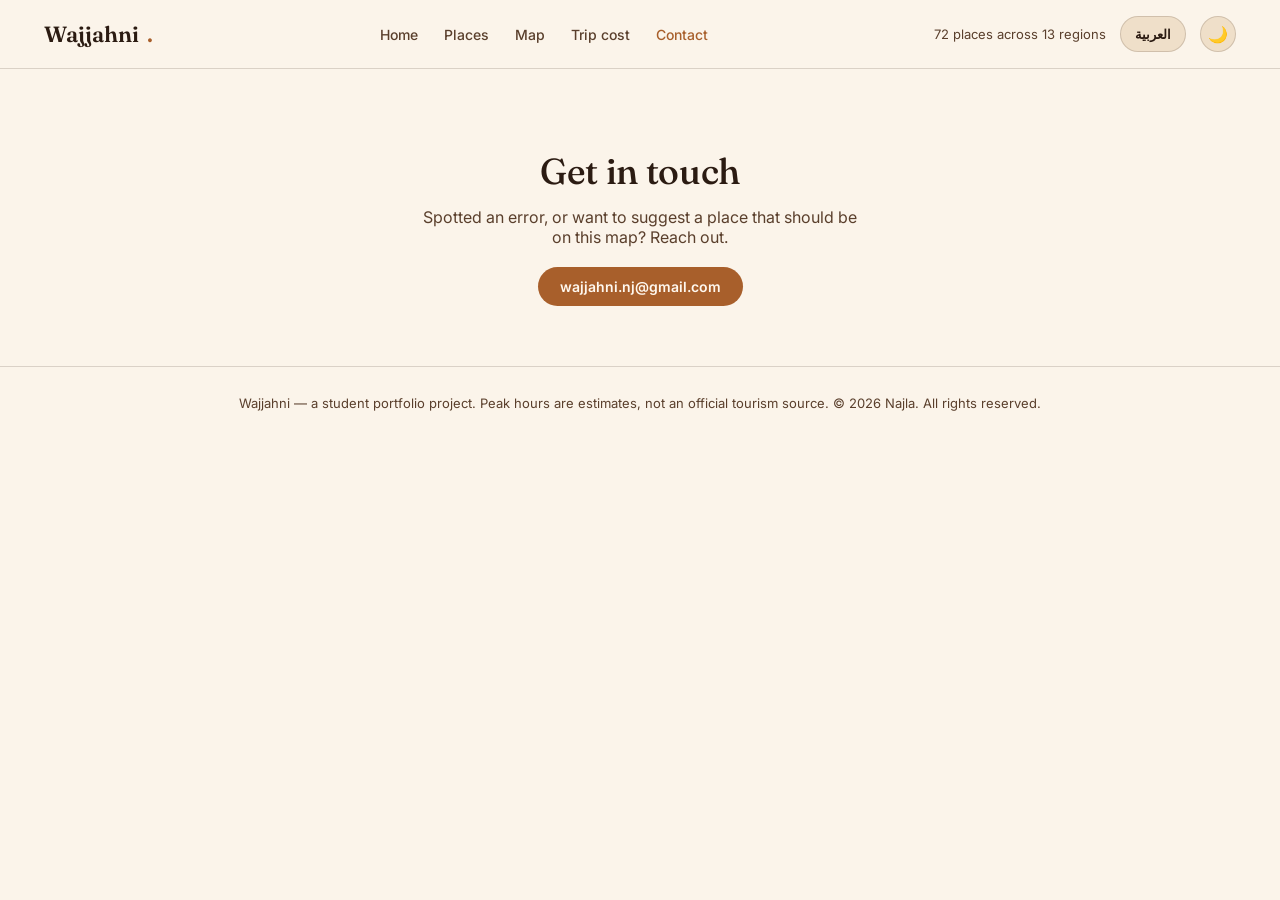
==== commit 2e85beb4: "Correct place data: coordinates, Buraydah Date City, voice search, English changelog - Fix the coord" ====
--- a/contact.html
+++ b/contact.html
@@ -22,7 +22,7 @@
       <a href="contact.html" data-i18n="nav.contact">Contact</a>
     </nav>
     <div class="nav-right">
-      <div class="nav-meta">74 places across 13 regions</div>
+      <div class="nav-meta" data-i18n="nav.meta">72 places across 13 regions</div>
       <button id="langToggle" class="lang-toggle">العربية</button>
       <button id="themeToggle" class="theme-toggle" aria-label="Toggle light/dark mode">🌙</button>
       <button id="navToggle" class="nav-toggle" aria-label="Open menu">☰</button>
@@ -36,7 +36,7 @@
   <a class="contact-link" href="mailto:wajjahni.nj@gmail.com">wajjahni.nj@gmail.com</a>
 </section>
 
-<footer data-i18n="footer.text">Wajjahni — a student portfolio project. Ratings and peak hours are sample data, not an official tourism source. © 2026 Najla. All rights reserved.</footer>
+<footer data-i18n="footer.text">Wajjahni — a student portfolio project. Peak hours are estimates, not an official tourism source. © 2026 Najla. All rights reserved.</footer>
 
 <script src="data.js"></script>
 <script src="app.js"></script>
--- a/styles.css
+++ b/styles.css
@@ -1,3 +1,16 @@
+/* Amiri (classic Naskh) for Arabic letters only (unicode-range), enlarged 18% so it matches the Latin fonts' size.
+   Font files from Google Fonts (SIL Open Font License). */
+@font-face {
+  font-family: 'Amiri Arabic'; font-style: normal; font-weight: 400; font-display: swap; size-adjust: 118%;
+  src: url(https://fonts.gstatic.com/s/amiri/v30/J7aRnpd8CGxBHpUrtLMS7JNKIjk.woff2) format('woff2');
+  unicode-range: U+0600-06FF, U+0750-077F, U+0870-08FF, U+200C-200E, U+FB50-FDFF, U+FE70-FEFC;
+}
+@font-face {
+  font-family: 'Amiri Arabic'; font-style: normal; font-weight: 700; font-display: swap; size-adjust: 118%;
+  src: url(https://fonts.gstatic.com/s/amiri/v30/J7acnpd8CGxBHp2VkaY6zp5gGDAbnCA.woff2) format('woff2');
+  unicode-range: U+0600-06FF, U+0750-077F, U+0870-08FF, U+200C-200E, U+FB50-FDFF, U+FE70-FEFC;
+}
+
 
   :root {
     box-sizing: border-box;
@@ -25,6 +38,23 @@
     --border: var(--line);
     --shadow: 0 1px 2px rgba(43,27,18,0.08), 0 8px 24px rgba(43,27,18,0.10);
     --header-bg: rgba(251,244,234,0.88);
+
+    /* Navy "night sky", taken from the home photo. Orange = main actions, navy = decoration and info. */
+    --navy-text: #2A3870;
+    --sky:
+      radial-gradient(1px 1px at 22% 28%, rgba(255,255,255,.9), transparent 60%),
+      radial-gradient(1px 1px at 74% 20%, rgba(255,255,255,.7), transparent 60%),
+      radial-gradient(1.2px 1.2px at 62% 78%, rgba(255,255,255,.6), transparent 60%),
+      linear-gradient(145deg, #34437A 0%, #1C2546 100%);
+    --sky-large:
+      radial-gradient(1px 1px at 12% 22%, rgba(255,255,255,.9), transparent 60%),
+      radial-gradient(1px 1px at 34% 62%, rgba(255,255,255,.6), transparent 60%),
+      radial-gradient(1.4px 1.4px at 58% 18%, rgba(255,255,255,.85), transparent 60%),
+      radial-gradient(1px 1px at 81% 44%, rgba(255,255,255,.7), transparent 60%),
+      radial-gradient(1px 1px at 90% 80%, rgba(255,255,255,.5), transparent 60%),
+      radial-gradient(1.2px 1.2px at 24% 86%, rgba(255,255,255,.6), transparent 60%),
+      radial-gradient(1px 1px at 68% 70%, rgba(255,255,255,.5), transparent 60%),
+      linear-gradient(160deg, #34437A 0%, #1C2546 70%, #151B33 100%);
   }
 
   @media (prefers-color-scheme: dark) {
@@ -40,6 +70,7 @@
       --border: rgba(242,228,211,0.14);
       --shadow: 0 1px 2px rgba(0,0,0,0.35), 0 12px 32px rgba(0,0,0,0.5);
       --header-bg: rgba(27,18,12,0.85);
+      --navy-text: #A9B8F0;
     }
   }
   :root[data-theme="dark"] {
@@ -54,6 +85,7 @@
     --border: rgba(242,228,211,0.14);
     --shadow: 0 1px 2px rgba(0,0,0,0.35), 0 12px 32px rgba(0,0,0,0.5);
     --header-bg: rgba(27,18,12,0.85);
+    --navy-text: #A9B8F0;
   }
 
   * { box-sizing: border-box; }
@@ -62,11 +94,11 @@
     margin: 0;
     background: var(--bg);
     color: var(--text);
-    font-family: 'Inter', -apple-system, BlinkMacSystemFont, sans-serif;
+    font-family: 'Inter', 'Amiri Arabic', -apple-system, BlinkMacSystemFont, sans-serif;
     -webkit-font-smoothing: antialiased;
   }
   h1, h2, h3, .display {
-    font-family: 'Fraunces', Georgia, serif;
+    font-family: 'Fraunces', 'Amiri Arabic', Georgia, serif;
     font-weight: 500;
     letter-spacing: -0.01em;
     margin: 0;
@@ -97,7 +129,7 @@
     display: flex;
     align-items: baseline;
     gap: 8px;
-    font-family: 'Fraunces', serif;
+    font-family: 'Fraunces', 'Amiri Arabic', serif;
     font-size: 22px;
     font-weight: 600;
   }
@@ -190,7 +222,13 @@
   .lang-toggle:hover { border-color: var(--accent); }
 
   /* ---------- RTL support ---------- */
-  html[dir="rtl"] body { font-family: 'Tahoma', 'Segoe UI', 'Inter', sans-serif; }
+  /* Fonts: English uses Fraunces (headings) + Inter (text). Arabic letters aren't in those fonts,
+     so the browser takes them from Amiri, the next font in each list (a classic Naskh font).
+     Amiri looks small next to Latin fonts, so its letters are enlarged by 18% (size-adjust, at the top of this file),
+     and Arabic pages get a bit more line height. */
+  html[dir="rtl"] body { font-family: 'Amiri Arabic', 'Inter', serif; line-height: 1.7; }
+  /* Amiri's tall letters need more room between heading lines */
+  html[dir="rtl"] h1, html[dir="rtl"] h2, html[dir="rtl"] h3, html[dir="rtl"] .display { line-height: 1.45; }
   html[dir="rtl"] .nav-links { flex-direction: row-reverse; }
   html[dir="rtl"] .nav-right { flex-direction: row-reverse; }
   html[dir="rtl"] .nav { flex-direction: row-reverse; }
@@ -230,9 +268,10 @@
   }
   .stat b {
     display: block;
-    font-family: 'Fraunces', serif;
+    font-family: 'Fraunces', 'Amiri Arabic', serif;
     font-size: 28px;
     font-weight: 500;
+    color: var(--navy-text);
   }
   .stat span {
     font-size: 13px;
@@ -290,15 +329,18 @@
     padding: 20px;
     box-shadow: var(--shadow);
   }
+  /* Navy "night sky" icons, to match the home photo (tiny dots = stars) */
   .hc-icon {
     width: 44px; height: 44px;
     border-radius: 12px;
     display: flex; align-items: center; justify-content: center;
     font-size: 20px;
+    background: var(--sky);
+    box-shadow: inset 0 0 0 1px rgba(255,255,255,.10), 0 4px 12px rgba(28,37,70,.25);
     margin-bottom: 12px;
   }
   .highlight-card h3 {
-    font-family: 'Fraunces', serif;
+    font-family: 'Fraunces', 'Amiri Arabic', serif;
     font-size: 16.5px;
     font-weight: 500;
     margin: 0 0 6px;
@@ -385,7 +427,7 @@
     background: transparent;
     outline: none;
     color: var(--text);
-    font-family: 'Inter', sans-serif;
+    font-family: 'Inter', 'Amiri Arabic', sans-serif;
     font-size: 15px;
     width: 100%;
   }
@@ -646,7 +688,7 @@
     border-radius: 8px;
     margin-bottom: 8px;
   }
-  .popup-title { font-family: 'Fraunces', serif; font-size: 16px; margin: 0 0 4px; }
+  .popup-title { font-family: 'Fraunces', 'Amiri Arabic', serif; font-size: 16px; margin: 0 0 4px; }
   .popup-meta { font-size: 12.5px; color: var(--text-muted); margin-bottom: 6px; }
   .popup-desc { font-size: 13px; line-height: 1.45; }
 
@@ -702,7 +744,7 @@
     cursor: pointer;
     font-size: 13px;
   }
-  .peak-title { font-family: 'Fraunces', serif; font-size: 20px; margin: 0 0 4px; padding-right: 30px; }
+  .peak-title { font-family: 'Fraunces', 'Amiri Arabic', serif; font-size: 20px; margin: 0 0 4px; padding-right: 30px; }
   .peak-sub { font-size: 12.5px; color: var(--text-muted); margin: 0 0 20px; }
   .peak-chart {
     display: flex;
@@ -768,8 +810,8 @@
   place-items: center;
   align-content: center;
   gap: 4px;
-  background: linear-gradient(135deg, color-mix(in srgb, var(--tc) 32%, var(--bg-raised)), color-mix(in srgb, var(--tc) 10%, var(--bg-raised)));
-  color: var(--text-muted);
+  background: var(--sky-large);
+  color: rgba(255,255,255,.75);
   text-align: center;
 }
 .img-placeholder span { font-size: 34px; line-height: 1; }
@@ -789,39 +831,23 @@
 }
 .photo-credit:hover { color: var(--accent); text-decoration: underline; }
 
-/* ---- Home hero photo (used with the photographer's permission) ---- */
-.hero.photo-hero {
-  max-width: none;
-  position: relative;
-  isolation: isolate;
-  overflow: hidden;
-  padding: 120px max(24px, calc((100vw - 1240px) / 2 + 24px)) 72px;
-  color: #fff;
-  min-height: 520px;
-}
-.hero.photo-hero::before {
-  content: "";
-  position: absolute; inset: 0; z-index: -2;
-  background: url("hero.jpg") 70% 40% / cover no-repeat;
-}
-.hero.photo-hero::after {
-  content: "";
-  position: absolute; inset: 0; z-index: -1;
-  background: linear-gradient(90deg, rgba(10,8,20,.85) 0%, rgba(10,8,20,.55) 45%, rgba(10,8,20,.05) 75%);
-}
-/* Arabic: text sits on the right, so mirror the photo to keep the arch visible */
-html[dir="rtl"] .hero.photo-hero::before { transform: scaleX(-1); }
-html[dir="rtl"] .hero.photo-hero::after { background: linear-gradient(270deg, rgba(10,8,20,.85) 0%, rgba(10,8,20,.55) 45%, rgba(10,8,20,.05) 75%); }
-.hero.photo-hero p.lede, .hero.photo-hero .stat span { color: rgba(255,255,255,.82); }
-.hero.photo-hero .stat b, .hero.photo-hero h1 { color: #fff; }
-.hero.photo-hero .btn-secondary { color: #fff; border-color: rgba(255,255,255,.6); background: rgba(255,255,255,.08); }
-/* Phones: text on top, arch showing at the bottom */
-@media (max-width: 700px) {
-  .hero.photo-hero { padding-top: 64px; padding-bottom: 220px; }
-  .hero.photo-hero::before, html[dir="rtl"] .hero.photo-hero::before { background-position: 82% 100%; background-size: auto 100%; }
-  .hero.photo-hero::after, html[dir="rtl"] .hero.photo-hero::after {
-    background: linear-gradient(180deg, rgba(10,8,20,.88) 0%, rgba(10,8,20,.65) 55%, rgba(10,8,20,.05) 85%);
-  }
+/* ---- Home hero photo (used with the photographer's permission) ----
+   Shown as a banner at its own shape (no cropping, no stretching to the full screen width),
+   so the photo stays sharp and the photographer's signature stays visible. */
+.hero.hero-banner { max-width: 1240px; margin: 0 auto; padding: 24px 24px 28px; }
+.hero-banner .banner-img {
+  display: block;
+  width: 100%;
+  height: auto;
+  aspect-ratio: 3547 / 1407;
+  border-radius: 20px;
+  box-shadow: var(--shadow);
+  margin-bottom: 32px;
+  background: #0d0a14;   /* dark placeholder while the photo loads */
+}
+@media (max-width: 480px) {
+  .hero.hero-banner { padding: 16px 16px 24px; }
+  .hero-banner .banner-img { border-radius: 14px; margin-bottom: 22px; }
 }
 
 /* ---- Nearby services modal ---- */
@@ -891,7 +917,7 @@
 .plan-steps li > span {
   flex: none; width: 30px; height: 30px; border-radius: 50%;
   display: grid; place-items: center; font-weight: 700; font-size: 14px;
-  background: var(--accent); color: #FFF8EF;
+  background: var(--sky); color: #fff; box-shadow: inset 0 0 0 1px rgba(255,255,255,.12);
 }
 .plan-steps b { display: block; font-size: 15px; }
 .plan-steps small { color: var(--text-muted); font-size: 13px; }
@@ -935,13 +961,16 @@
 
 .plan-result { position: sticky; top: 90px; }
 .res-label { font-size: 13px; font-weight: 600; color: var(--text-muted); text-transform: uppercase; letter-spacing: .04em; }
-.res-total { font-family: 'Fraunces', Georgia, serif; font-size: clamp(36px, 5vw, 48px); font-weight: 600; color: var(--accent-strong); line-height: 1.15; margin-top: 4px; }
-.res-total small { font-size: 18px; font-family: 'Inter', sans-serif; color: var(--text-muted); }
+.res-total { font-family: 'Fraunces', 'Amiri Arabic', Georgia, serif; font-size: clamp(36px, 5vw, 48px); font-weight: 600; color: var(--accent-strong); line-height: 1.15; margin-top: 4px; }
+.res-total small { font-size: 18px; font-family: 'Inter', 'Amiri Arabic', sans-serif; color: var(--text-muted); }
 .res-range { font-size: 14px; color: var(--text-muted); margin-top: 4px; }
 .res-pp { font-size: 14px; font-weight: 600; margin-top: 2px; }
 .res-facts { display: flex; flex-direction: column; gap: 4px; font-size: 13px; color: var(--text-muted); margin: 16px 0 0; padding-top: 14px; border-top: 1px solid var(--border); }
 .res-warn { margin-top: 12px; font-size: 13px; padding: 10px 12px; border-radius: 10px; background: var(--chip-bg); border-inline-start: 3px solid var(--gold-500); }
 .res-breakdown { display: flex; flex-direction: column; gap: 12px; margin-top: 18px; }
+.res-ticket { margin-top: 14px; font-size: 13px; color: var(--text-muted); padding: 10px 12px; border-radius: 10px; background: var(--chip-bg); }
+.res-ticket b { color: var(--text); }
+.res-ticket a { color: var(--accent); }
 .res-row-top { display: flex; justify-content: space-between; gap: 10px; font-size: 14px; margin-bottom: 5px; }
 .res-bar { height: 8px; border-radius: 99px; background: var(--chip-bg); overflow: hidden; }
 .res-bar i { display: block; height: 100%; border-radius: 99px; background: var(--accent); transition: width .25s ease; }
@@ -965,3 +994,79 @@
   .plan-card { padding: 18px 16px; }
   .seg-cards { flex-direction: column; }
 }
+
+/* Trip cost estimator: hotels and extra inputs */
+.plan-hint { font-size: 12px; color: var(--text-muted); margin: -6px 0 14px; font-weight: 400; }
+.plan-field .plan-hint { margin: 0; }
+.plan-input {
+  width: 100%; padding: 12px 14px; border-radius: 12px; font-size: 15px; font-family: inherit;
+  border: 1px solid var(--border); background: var(--bg); color: var(--text);
+}
+.plan-input:focus, .plan-field select:focus { outline: 2px solid var(--accent); outline-offset: 1px; }
+.hotel-list {
+  max-height: 280px; overflow-y: auto; display: flex; flex-direction: column; gap: 6px;
+  padding: 2px; margin-top: 2px;
+}
+.hotel-item {
+  display: flex; justify-content: space-between; align-items: center; gap: 10px;
+  text-align: start; padding: 10px 12px; border-radius: 10px; cursor: pointer;
+  border: 1px solid var(--border); background: var(--bg); color: var(--text); font: inherit; font-size: 14px;
+}
+.hotel-item small { flex: none; color: var(--text-muted); font-size: 12px; }
+.hotel-item:hover { border-color: var(--accent); }
+.hotel-item.active { background: var(--accent); border-color: var(--accent); color: #FFF8EF; }
+.hotel-item.active small { color: #FFF8EF; opacity: .85; }
+.hotel-more {
+  align-self: flex-start; background: none; border: 0; padding: 4px 0; cursor: pointer;
+  color: var(--accent-strong); font: inherit; font-size: 13px; font-weight: 600;
+}
+.hotel-picked {
+  display: flex; flex-wrap: wrap; align-items: center; gap: 10px; margin-bottom: 16px;
+  padding: 12px 14px; border-radius: 12px; background: var(--chip-bg); border: 1px solid var(--border);
+}
+.hotel-picked > div { flex: 1 1 180px; display: flex; flex-direction: column; }
+.hotel-picked small { font-size: 12px; color: var(--text-muted); }
+.hotel-clear { background: none; border: 0; cursor: pointer; color: var(--text-muted); font: inherit; font-size: 13px; text-decoration: underline; }
+
+/* Trip cost estimator: budget mode */
+.plan-mode { margin-bottom: 20px; }
+.plan-mode button { padding: 14px 16px; }
+.plan-mode b { font-size: 15px; }
+.b-count { font-family: 'Fraunces', 'Amiri Arabic', Georgia, serif; font-size: 26px; font-weight: 600; color: var(--accent-strong); margin: 4px 0 6px; }
+.b-list { display: flex; flex-direction: column; gap: 8px; max-height: 640px; overflow-y: auto; padding: 2px; }
+.b-item {
+  display: flex; align-items: center; gap: 12px; text-align: start; width: 100%;
+  padding: 8px; border-radius: 12px; cursor: pointer; font: inherit; color: var(--text);
+  border: 1px solid var(--border); background: var(--bg);
+}
+.b-item:hover { border-color: var(--accent); }
+.b-thumb { flex: none; width: 64px; height: 64px; border-radius: 9px; object-fit: cover; font-size: 0; }
+.b-body { flex: 1; min-width: 0; display: flex; flex-direction: column; gap: 2px; }
+.b-body b { font-size: 14px; }
+.b-body small { font-size: 12px; color: var(--text-muted); }
+.b-cost { font-size: 13px; font-weight: 600; }
+.b-cost em { font-style: normal; font-weight: 500; font-size: 12px; margin-inline-start: 6px; }
+.b-cost em.ok { color: #3E8E5B; }
+.b-cost em.over { color: #C0392B; }
+.b-open { flex: none; font-size: 12px; font-weight: 600; color: var(--accent-strong); }
+@media (max-width: 480px) { .b-open { display: none; } }
+
+/* Search: "Did you mean" suggestions */
+.empty-suggest { display: flex; flex-wrap: wrap; gap: 8px; align-items: center; justify-content: center; margin: 0 0 18px; }
+.empty-suggest span { font-size: 14px; color: var(--text-muted); }
+.empty-hint { margin: -8px 0 16px; font-size: 13px; color: var(--text-muted); }
+
+/* ---- Accessibility: read out loud (🔊) and voice search (🎤) ---- */
+.listen-btn { white-space: nowrap; }
+.leaflet-popup-content .listen-btn { margin-top: 8px; display: inline-block; }
+.nearby-box .listen-btn { margin: 4px 0 6px; }
+.mic-btn {
+  flex: none; border: 1px solid var(--border); background: var(--chip-bg); color: var(--text);
+  border-radius: 999px; padding: 6px 12px; font: inherit; font-size: 13px; font-weight: 600;
+  cursor: pointer; white-space: nowrap;
+}
+.mic-btn:hover { border-color: var(--accent); }
+.mic-btn.listening { background: #C0392B; border-color: #C0392B; color: #fff; animation: mic-pulse 1.2s ease-in-out infinite; }
+@keyframes mic-pulse { 0%, 100% { box-shadow: 0 0 0 0 rgba(192,57,43,.45); } 50% { box-shadow: 0 0 0 8px rgba(192,57,43,0); } }
+.mic-status { font-size: 13px; color: var(--accent-strong); min-height: 18px; margin-top: 4px; }
+.mic-status:empty { display: none; }
